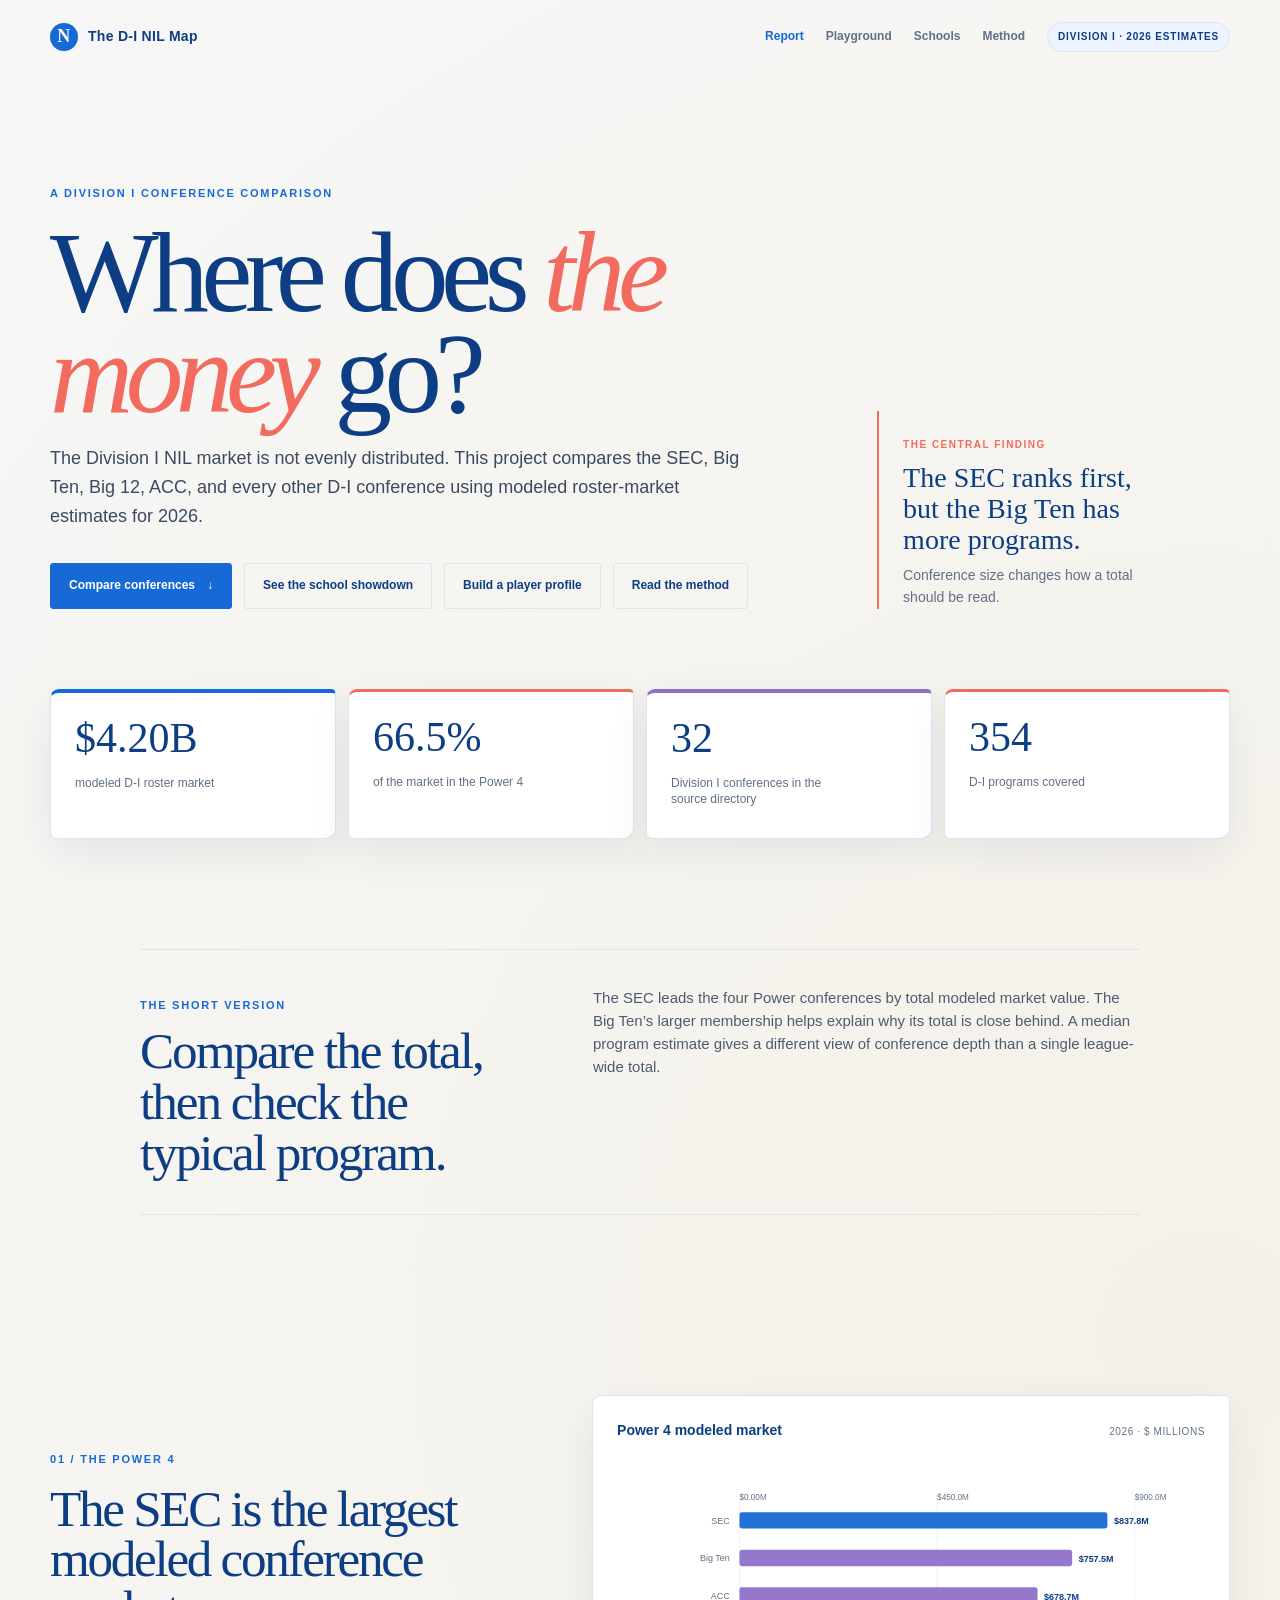
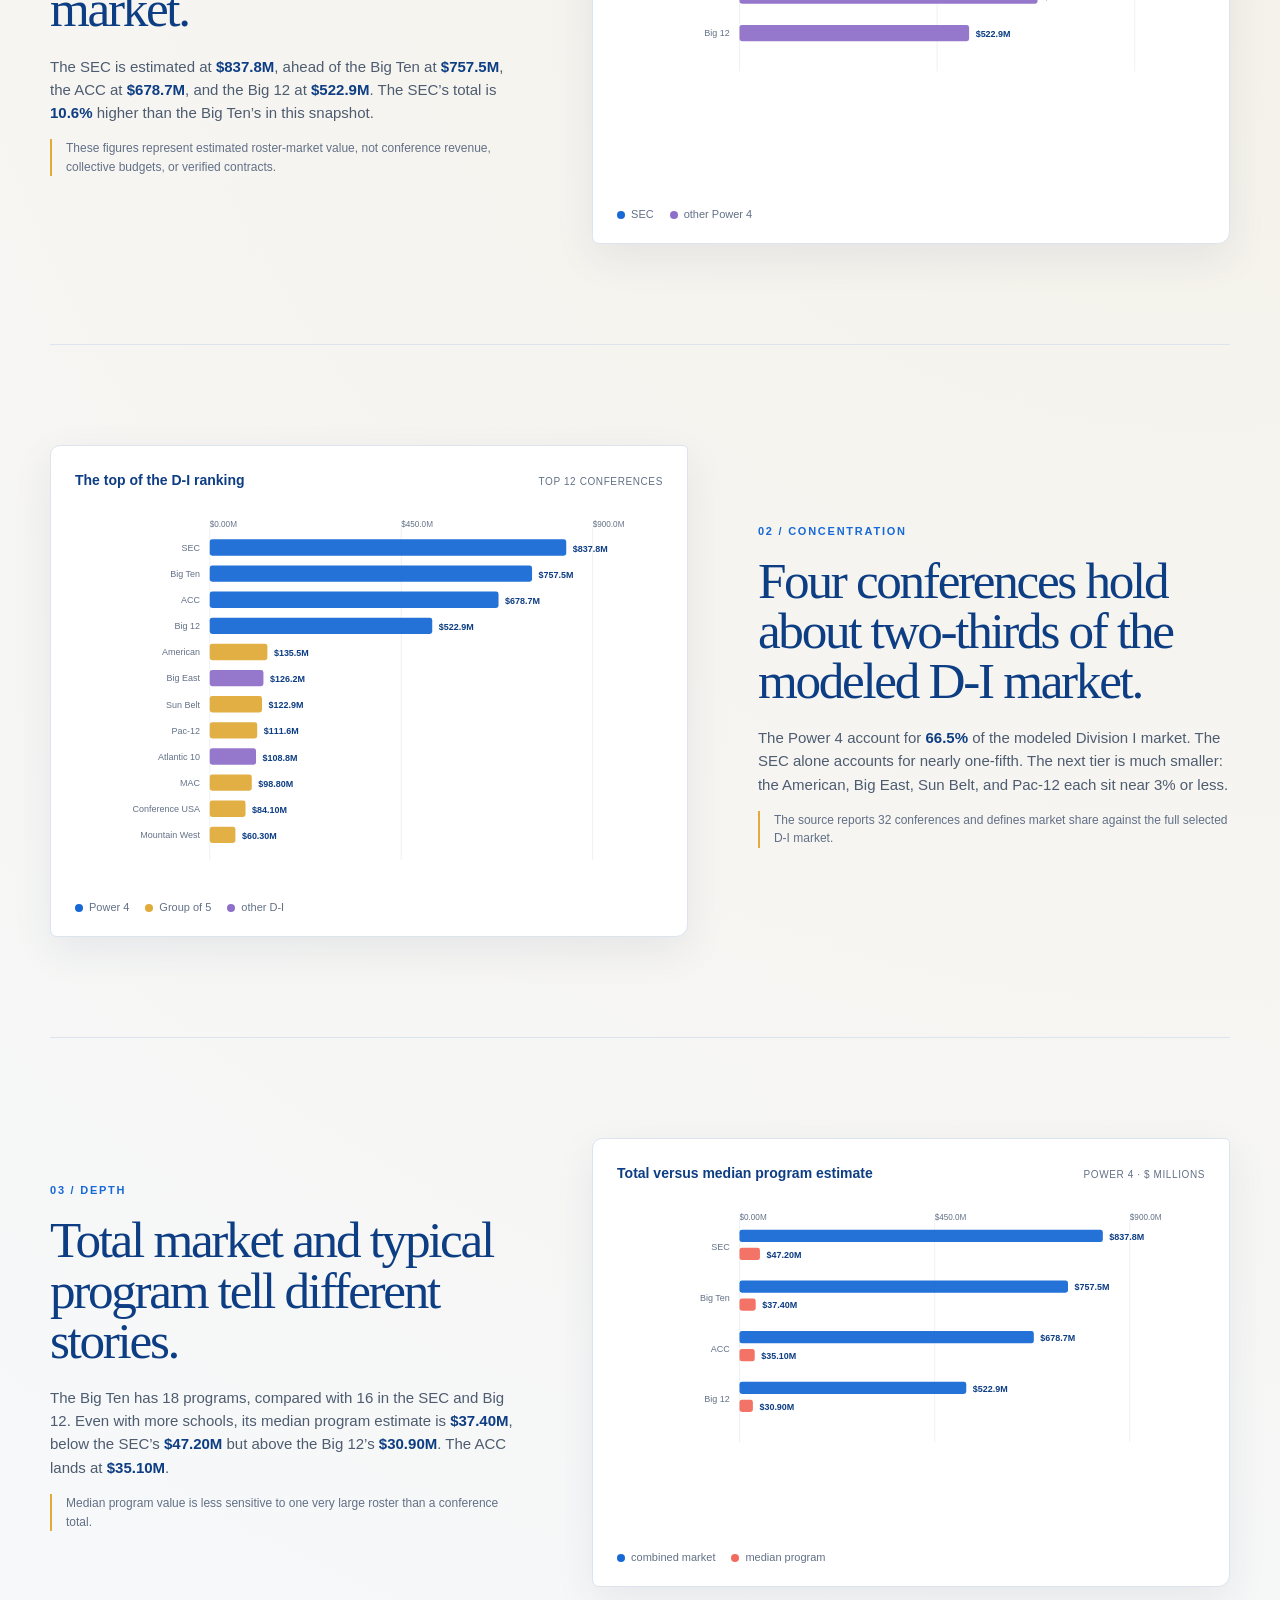
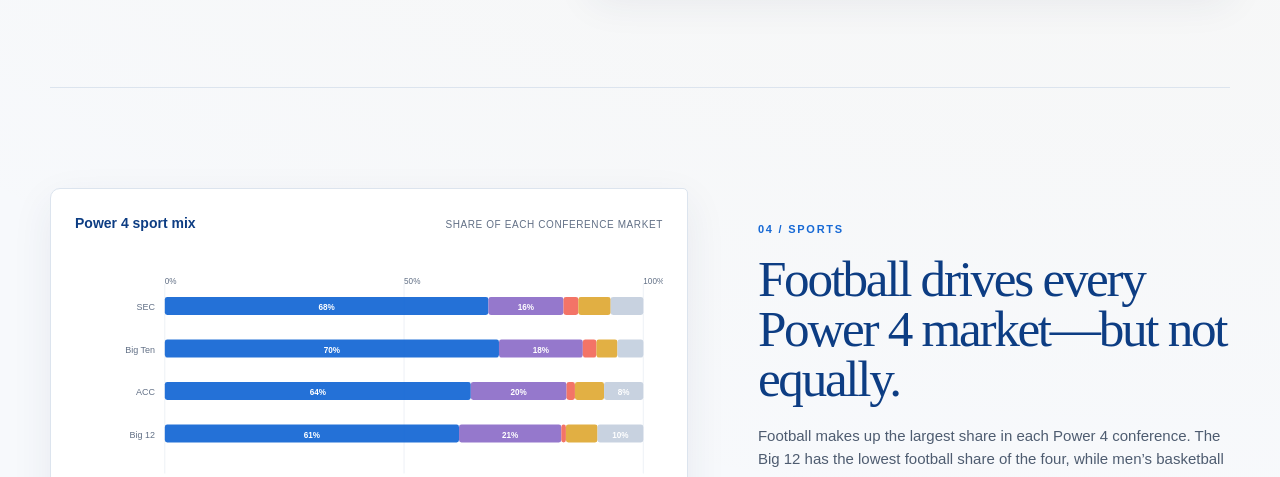
==== nil-conference-analysis/dashboard.html @ 3b58577d "Add NCAA Division I NIL conference analysis" ====
<!doctype html>
<html lang="en">
<head>
  <meta charset="utf-8">
  <meta name="viewport" content="width=device-width, initial-scale=1">
  <meta name="description" content="Interactive Division I NIL conference comparison using modeled roster-market estimates.">
  <meta http-equiv="refresh" content="0; url=index.html#interactive">
  <title>The D-I NIL Map — dashboard</title>
  <link rel="stylesheet" href="styles.css?v=5">
</head>
<body class="fun-dashboard">
  <nav class="site-nav">
    <a class="brand" href="index.html"><span class="brand-mark">N</span><span>The D-I NIL Map</span></a>
    <div class="nav-links"><a href="index.html">Report</a><a class="active" href="dashboard.html">Dashboard</a><a href="index.html#methodology">Method</a><span class="nav-pill">Division I · 2026 estimates</span></div>
  </nav>

  <main class="dashboard-main">
    <section class="dashboard-hero"><p class="eyebrow">Interactive Division I comparison</p><h1>Put the conferences side by side.</h1><p>Choose a measure, switch between the full conference ranking and tier groups, and inspect how the Power 4 market divides across sports. The controls use one consistent 2026 estimate snapshot.</p><div class="button-row"><a class="button" href="#playerBuilder">Build a player profile <span aria-hidden="true">↓</span></a></div></section>

    <section class="player-builder" id="playerBuilder" aria-labelledby="builderTitle">
      <div class="builder-intro"><p class="eyebrow">Build your player profile</p><h2 id="builderTitle">Pick a sport, position, and conference.</h2><p>Start with a modeled baseline, then see how the selected conference changes the estimate. Think of this as an interactive market-value scenario—not a paycheck calculator.</p><div class="builder-balls" aria-hidden="true"><span class="ball football-ball">🏈</span><span class="ball basketball-ball">🏀</span><span class="ball baseball-ball">⚾</span><span class="ball volleyball-ball">🏐</span></div></div>
      <div class="builder-controls">
        <div class="builder-control"><label for="builderSport">Sport</label><select id="builderSport"></select></div>
        <div class="builder-control"><label for="builderPosition">Starting position</label><select id="builderPosition"></select></div>
        <div class="builder-control"><label for="builderConference">Conference</label><select id="builderConference"></select></div>
        <div class="builder-note"><span class="starter-chip">STARTER MODE</span><p id="builderSourceNote">—</p></div>
      </div>
      <div class="builder-result" id="builderResult">
        <div class="result-ball" id="builderBall" aria-hidden="true">🏈</div>
        <div class="result-copy"><span class="result-kicker">Estimated starting-player market value</span><strong id="builderValue">—</strong><span id="builderSelection">—</span></div>
        <div class="result-math"><span>Baseline</span><strong id="builderBaseline">—</strong><span>Conference lift</span><strong id="builderMultiplier">—</strong><span>Model scope</span><strong id="builderScope">—</strong></div>
      </div>
      <p class="builder-disclaimer">The calculator is intentionally transparent: football uses published modeled position medians; other sports use illustrative baselines so the interaction can compare roles consistently. It does not predict a guaranteed NIL deal or salary.</p>
    </section>

    <section class="control-panel" aria-label="Dashboard controls">
      <div class="control"><label for="measureSelect">Measure</label><select id="measureSelect"><option value="market_millions">Combined roster market</option><option value="median_program_millions">Median program estimate</option><option value="market_share">Share of D-I market</option><option value="programs">Programs</option><option value="leader_millions">Largest program estimate</option></select></div>
      <div class="control"><label for="breakdownSelect">Break down by</label><select id="breakdownSelect"><option value="conference">Conference</option><option value="tier">D-I tier</option><option value="sport">Power 4 sport mix</option></select></div>
      <div class="control"><label for="scopeSelect">Focus set</label><select id="scopeSelect"><option value="p4">Power 4</option><option value="all">All 32 D-I conferences</option><option value="g5">Group of 5</option><option value="fcs">FCS</option><option value="no_football">No football</option></select></div>
      <button class="button secondary control-reset" id="resetButton" type="button">Reset view</button>
    </section>

    <section class="dashboard-kpis" aria-label="Current figures">
      <article class="kpi-card"><span class="kpi-label" id="kpiMetricLabel">Combined roster market</span><strong id="kpiMetricValue">—</strong></article>
      <article class="kpi-card"><span class="kpi-label">Market in selected set</span><strong id="kpiMarket">—</strong></article>
      <article class="kpi-card"><span class="kpi-label">Share of D-I market</span><strong id="kpiShare">—</strong></article>
      <article class="kpi-card"><span class="kpi-label">Selected view</span><strong id="kpiScope">Power 4</strong></article>
    </section>

    <section class="dashboard-grid">
      <article class="dashboard-card wide"><div class="chart-title"><strong id="mainChartTitle">Combined roster market by conference</strong><span>2026 D-I estimate</span></div><div class="chart-wrap dashboard-chart" id="mainChart"></div><p class="chart-note" id="chartNote"></p></article>
      <article class="dashboard-card"><div class="chart-title"><strong>How to read the model</strong><span>before comparing</span></div><div class="explain-card"><div><span class="explain-number">01</span><strong>Same universe</strong><p>Every conference row comes from the same Division I directory and valuation framework.</p></div><div><span class="explain-number">02</span><strong>Total is not typical</strong><p>A large conference can rank high partly because it has more programs. Check median program value too.</p></div><div><span class="explain-number">03</span><strong>Estimate is not contract</strong><p>These figures are modeled roster-market estimates, not verified compensation or conference payouts.</p></div></div></article>
      <article class="dashboard-card"><div class="chart-title"><strong>Useful comparison questions</strong><span>three lenses</span></div><div class="explain-card"><div><span class="explain-number">A</span><strong>Who has the biggest total?</strong><p>Use combined market to compare the size of each conference’s modeled market.</p></div><div><span class="explain-number">B</span><strong>Who has more depth?</strong><p>Use median program value to reduce the influence of one unusually large program.</p></div><div><span class="explain-number">C</span><strong>What drives it?</strong><p>Use sport mix to see how much of the Power 4 model sits in football, basketball, baseball, and other sports.</p></div></div></article>
      <article class="dashboard-card wide"><div class="chart-title"><strong>Position-group lens: FBS football only</strong><span>separate from the all-sports D-I view</span></div><div class="chart-wrap dashboard-chart" id="positionChart"></div><p class="chart-note">This secondary model covers FBS football players, not every Division I athlete. It estimates market value rather than reporting actual pay.</p><div class="table-wrap position-table-wrap"><table><thead id="positionHead"></thead><tbody id="positionTable"></tbody></table></div></article>
      <article class="dashboard-card wide school-explorer" id="schoolExplorer"><div class="chart-title"><strong>Power 4 school showdown</strong><span>click a school sticker</span></div><p class="school-intro">The source lists every Power 4 program. Filter a conference, sort the board, and tap a school to see how much of its conference’s modeled market it represents.</p><div class="school-toolbar"><div class="control"><label for="schoolConference">Conference</label><select id="schoolConference"><option value="all">All Power 4 schools</option><option value="SEC">SEC</option><option value="Big Ten">Big Ten</option><option value="ACC">ACC</option><option value="Big 12">Big 12</option></select></div><div class="control"><label for="schoolSort">Sort stickers by</label><select id="schoolSort"><option value="market">Biggest market</option><option value="share">Share of conference</option><option value="alphabetical">A–Z</option></select></div><button class="button fun-button" id="surpriseSchool" type="button">Pick a surprise ✨</button></div><div class="school-cloud" id="schoolCloud"></div><div class="school-detail" id="schoolDetail"></div></article>
      <article class="dashboard-card wide"><div class="chart-title"><strong>Rows behind the view</strong><span id="tableNote">—</span></div><div class="table-wrap"><table><thead id="dataHead"></thead><tbody id="dataTable"></tbody></table></div></article>
    </section>
  </main>
  <footer class="footer">Return to the <a href="index.html">narrative report</a> or read the <a href="index.html#methodology">methodology</a>.</footer>
  <script src="data/nil_data.js?v=6"></script>
  <script src="dashboard.js?v=6"></script>
</body>
</html>
---- nil-conference-analysis/styles.css ----
:root {
  --ink: #142235;
  --muted: #627086;
  --line: #dce4ee;
  --paper: #f7f9fc;
  --card: #ffffff;
  --blue: #1769d5;
  --blue-dark: #0d3d83;
  --coral: #f26b5e;
  --gold: #e0ab38;
  --violet: #8f70c9;
  --shadow: 0 14px 40px rgba(32, 55, 86, .08);
  --sans: Inter, ui-sans-serif, -apple-system, BlinkMacSystemFont, "Segoe UI", sans-serif;
  --serif: Georgia, "Times New Roman", serif;
}

* { box-sizing: border-box; }
html { scroll-behavior: smooth; }
body { margin: 0; color: var(--ink); background: var(--paper); font-family: var(--sans); line-height: 1.55; }
.fun-dashboard { background: radial-gradient(circle at 4% 12%, rgba(242, 107, 94, .10), transparent 23%), radial-gradient(circle at 93% 37%, rgba(38, 166, 184, .10), transparent 26%), var(--paper); }
.fun-report { background: radial-gradient(circle at 94% 10%, rgba(224, 171, 56, .10), transparent 20%), radial-gradient(circle at 3% 42%, rgba(143, 112, 201, .08), transparent 24%), var(--paper); }
a { color: inherit; }
.site-nav { max-width: 1240px; margin: 0 auto; padding: 22px 30px; display: flex; align-items: center; justify-content: space-between; gap: 24px; }
.brand { display: inline-flex; align-items: center; gap: 10px; color: var(--blue-dark); font-size: 14px; font-weight: 800; letter-spacing: .02em; text-decoration: none; }
.brand-mark { display: grid; place-items: center; width: 28px; height: 28px; border-radius: 50%; color: white; background: var(--blue); font-family: var(--serif); font-size: 18px; }
.nav-links { display: flex; align-items: center; gap: 22px; color: var(--muted); font-size: 12px; font-weight: 700; }
.nav-links a { text-decoration: none; }
.nav-links a:hover, .nav-links .active { color: var(--blue); }
.nav-pill { padding: 6px 10px; border: 1px solid var(--line); border-radius: 100px; color: var(--blue-dark); background: #edf4ff; font-size: 10px; letter-spacing: .08em; text-transform: uppercase; }
main { max-width: 1240px; margin: 0 auto; padding: 0 30px 90px; }
.hero { min-height: 590px; padding: 100px 0 80px; display: grid; grid-template-columns: minmax(0, 1.18fr) minmax(260px, .55fr); align-items: end; gap: 70px; }
.eyebrow, .story-index { color: var(--blue); font-size: 11px; font-weight: 800; letter-spacing: .16em; text-transform: uppercase; }
.hero h1, .dashboard-hero h1 { max-width: 720px; margin: 20px 0 20px; color: var(--blue-dark); font-family: var(--serif); font-size: clamp(66px, 9vw, 126px); font-weight: 400; letter-spacing: -.065em; line-height: .88; }
h1 em { color: var(--coral); font-style: italic; }
.dek { max-width: 700px; margin: 0; color: #3b4a60; font-size: 18px; line-height: 1.6; }
.button-row { display: flex; flex-wrap: wrap; gap: 12px; margin-top: 32px; }
.button { display: inline-flex; align-items: center; justify-content: center; gap: 12px; min-height: 46px; padding: 11px 18px; border: 1px solid var(--blue); border-radius: 3px; color: white; background: var(--blue); font-size: 12px; font-weight: 800; text-decoration: none; }
.button:hover { background: var(--blue-dark); border-color: var(--blue-dark); }
.button.secondary { color: var(--blue-dark); background: transparent; border-color: var(--line); }
.button.secondary:hover { border-color: var(--blue); background: #edf4ff; }
.hero-note { max-width: 290px; padding: 26px 0 0 24px; border-left: 2px solid var(--coral); display: grid; gap: 10px; color: var(--muted); font-size: 14px; }
.hero-note strong { color: var(--blue-dark); font-family: var(--serif); font-size: 28px; font-weight: 400; line-height: 1.1; }
.hero-note-kicker { color: var(--coral); font-size: 10px; font-weight: 800; letter-spacing: .15em; text-transform: uppercase; }
.stat-grid { display: grid; grid-template-columns: repeat(4, 1fr); gap: 12px; margin-bottom: 110px; }
.stat-card { min-height: 150px; padding: 24px; border: 1px solid var(--line); background: var(--card); box-shadow: var(--shadow); }
.fun-report .stat-card { border-radius: 9px 5px 11px 6px; }
.fun-report .stat-card:nth-child(1) { border-top: 4px solid var(--blue); }
.fun-report .stat-card:nth-child(3) { border-top: 4px solid var(--violet); }
.fun-report .chart-card { border-radius: 10px 5px 12px 7px; }
.stat-card.accent { border-top: 3px solid var(--coral); }
.stat-value { color: var(--blue-dark); font-family: var(--serif); font-size: 42px; line-height: 1; }
.stat-label { max-width: 170px; margin-top: 16px; color: var(--muted); font-size: 12px; line-height: 1.4; }
.intro { max-width: 1000px; margin: 0 auto 80px; padding: 36px 0; border-top: 1px solid var(--line); border-bottom: 1px solid var(--line); display: grid; grid-template-columns: .7fr 1fr; gap: 70px; }
.intro h2, .scope-band h2, .methodology h2 { margin: 10px 0 0; color: var(--blue-dark); font-family: var(--serif); font-size: clamp(34px, 4vw, 52px); font-weight: 400; letter-spacing: -.04em; line-height: 1; }
.intro p:last-child, .scope-band p, .methodology p { margin: 0; color: #4e5c70; font-size: 15px; }
.story-section { min-height: 620px; padding: 100px 0; display: grid; grid-template-columns: minmax(250px, .74fr) minmax(0, 1fr); align-items: center; gap: 70px; border-bottom: 1px solid var(--line); }
.story-section.reverse { grid-template-columns: minmax(0, 1fr) minmax(250px, .74fr); }
.story-section.reverse .story-text { order: 2; }
.story-text h2 { max-width: 510px; margin: 16px 0 20px; color: var(--blue-dark); font-family: var(--serif); font-size: clamp(34px, 4vw, 56px); font-weight: 400; letter-spacing: -.045em; line-height: .98; }
.story-text p { max-width: 520px; color: #4e5c70; font-size: 15px; }
.story-text strong { color: var(--blue-dark); font-weight: 800; }
.aside-note { padding-left: 14px; border-left: 2px solid var(--gold); color: var(--muted) !important; font-size: 12px !important; }
.chart-card { min-width: 0; margin: 0; padding: 24px 24px 20px; border: 1px solid var(--line); background: var(--card); box-shadow: var(--shadow); }
.chart-title { display: flex; align-items: baseline; justify-content: space-between; gap: 16px; color: var(--blue-dark); font-size: 12px; }
.chart-title strong { font-size: 14px; }
.chart-title span { color: var(--muted); font-size: 10px; letter-spacing: .06em; text-transform: uppercase; text-align: right; }
.chart-subtitle { margin-top: 24px; }
.chart-wrap { width: 100%; min-height: 250px; margin-top: 22px; overflow: hidden; }
.chart-wrap.tall { min-height: 330px; }
.chart-wrap svg { width: 100%; height: auto; min-height: 250px; overflow: visible; }
.grid-line { stroke: #e9eef4; stroke-width: 1; }
.axis-label { fill: var(--muted); font-family: var(--sans); font-size: 11px; }
.axis-number { font-size: 10px; }
.axis-left { text-anchor: end; }
.bar { opacity: .94; }
.bar-label { fill: var(--blue-dark); font-family: var(--sans); font-size: 11px; font-weight: 800; }
.stack-label { fill: white; font-family: var(--sans); font-size: 10px; font-weight: 800; text-anchor: middle; }
.legend { display: flex; flex-wrap: wrap; gap: 16px; margin-top: 12px; color: var(--muted); font-size: 11px; }
.legend span { display: inline-flex; align-items: center; gap: 6px; }
.legend-dot { display: inline-block; width: 8px; height: 8px; border-radius: 50%; }
.chart-empty { display: grid; place-items: center; min-height: 180px; color: var(--muted); font-size: 13px; }
.scope-band { max-width: 1000px; margin: 90px auto; padding: 38px 42px; border: 1px solid #c9dcfb; background: #edf4ff; display: grid; grid-template-columns: .8fr 1fr; gap: 34px; align-items: center; }
.scope-band h2 { font-size: 42px; }
.scope-band .text-link { grid-column: 2; color: var(--blue); font-size: 12px; font-weight: 800; text-decoration: none; }
.methodology { padding: 90px 0 0; }
.methodology-grid { display: grid; grid-template-columns: 1fr 1fr; gap: 70px; margin-top: 35px; padding-top: 28px; border-top: 1px solid var(--line); }
.methodology-grid p { font-size: 13px; }
.methodology-grid ul { margin: 0; padding-left: 20px; color: #4e5c70; font-size: 13px; }
.methodology-grid li { margin-bottom: 13px; }
.source-link, .footer a { color: var(--blue); font-weight: 800; }
.footer { max-width: 1240px; margin: 0 auto; padding: 24px 30px 50px; border-top: 1px solid var(--line); color: var(--muted); font-size: 12px; }

/* Dashboard */
.dashboard-main { padding-top: 55px; }
.dashboard-hero { max-width: 770px; margin-bottom: 48px; }
.dashboard-hero h1 { margin-bottom: 18px; font-size: clamp(58px, 8vw, 100px); }
.dashboard-hero p:last-child { max-width: 660px; margin: 0; color: #4e5c70; font-size: 17px; }
.player-builder { position: relative; overflow: hidden; margin-bottom: 42px; padding: 30px; border: 1px solid #b9d2f5; background: linear-gradient(135deg, #eef5ff 0%, #ffffff 55%, #fff4ee 100%); box-shadow: var(--shadow); }
.player-builder::after { content: ""; position: absolute; width: 220px; height: 220px; right: -82px; top: -94px; border: 28px solid rgba(23, 105, 213, .08); border-radius: 50%; }
.builder-intro { position: relative; z-index: 1; max-width: 760px; }
.builder-intro h2 { margin: 10px 0 12px; color: var(--blue-dark); font-family: var(--serif); font-size: clamp(34px, 5vw, 60px); font-weight: 400; letter-spacing: -.05em; line-height: .98; }
.builder-intro p:not(.eyebrow) { max-width: 650px; margin: 0; color: #4e5c70; font-size: 14px; }
.builder-balls { display: flex; gap: 8px; margin-top: 18px; }
.ball { display: grid; place-items: center; width: 38px; height: 38px; border-radius: 50%; font-size: 21px; background: white; box-shadow: 0 5px 14px rgba(20, 34, 53, .12); }
.builder-controls { position: relative; z-index: 1; display: grid; grid-template-columns: 1fr 1fr 1.2fr 1.1fr; gap: 12px; align-items: end; margin-top: 26px; }
.builder-control { display: grid; gap: 7px; }
.builder-control label { color: var(--muted); font-size: 10px; font-weight: 800; letter-spacing: .12em; text-transform: uppercase; }
.builder-control select { min-height: 44px; padding: 0 12px; border: 1px solid #c8d8ef; border-radius: 3px; color: var(--ink); background: rgba(255,255,255,.92); font: inherit; font-size: 13px; }
.builder-note { min-height: 44px; padding: 4px 0 0 14px; border-left: 2px solid var(--coral); }
.starter-chip { color: var(--coral); font-size: 10px; font-weight: 900; letter-spacing: .13em; }
.builder-note p { margin: 4px 0 0; color: var(--muted); font-size: 11px; line-height: 1.25; }
.builder-result { position: relative; z-index: 1; display: grid; grid-template-columns: 76px 1fr auto; gap: 20px; align-items: center; margin-top: 24px; padding: 20px 22px; border-radius: 4px; color: white; background: linear-gradient(110deg, #0d3d83, #1769d5); box-shadow: 0 10px 25px rgba(13, 61, 131, .2); }
.result-ball { display: grid; place-items: center; width: 60px; height: 60px; border-radius: 50%; font-size: 35px; background: rgba(255,255,255,.16); animation: ball-float 3.8s ease-in-out infinite; }
@keyframes ball-float { 0%, 100% { transform: translateY(0) rotate(-4deg); } 50% { transform: translateY(-5px) rotate(4deg); } }
.result-copy { display: grid; gap: 4px; }
.result-kicker { color: #b9d2f5; font-size: 10px; font-weight: 900; letter-spacing: .13em; text-transform: uppercase; }
.result-copy strong { font-family: var(--serif); font-size: clamp(36px, 5vw, 58px); font-weight: 400; line-height: .95; }
.result-copy span:last-child { color: #dbe9ff; font-size: 13px; }
.result-math { display: grid; grid-template-columns: auto auto; gap: 4px 14px; min-width: 210px; padding-left: 20px; border-left: 1px solid rgba(255,255,255,.25); }
.result-math span { color: #b9d2f5; font-size: 10px; text-transform: uppercase; letter-spacing: .08em; }
.result-math strong { font-size: 12px; text-align: right; }
.builder-disclaimer { position: relative; z-index: 1; margin: 14px 0 0; color: var(--muted); font-size: 11px; }
.school-explorer { background: linear-gradient(145deg, #fff 0%, #fff9f2 100%); }
.school-intro { max-width: 700px; margin: 10px 0 22px; color: var(--muted); font-size: 13px; }
.school-toolbar { display: grid; grid-template-columns: 1fr 1fr auto; gap: 12px; align-items: end; margin-bottom: 24px; }
.fun-button { min-height: 43px; color: #fff; border-color: #ef8354; background: #ef8354; cursor: pointer; }
.fun-button:hover { border-color: #c85732; background: #c85732; }
.school-cloud { display: grid; grid-template-columns: repeat(4, minmax(0, 1fr)); gap: 10px; padding: 18px; border-radius: 8px; background: radial-gradient(circle at 20% 10%, #fff 0, #fff9ef 32%, #f0f6ff 100%); }
.school-sticker { position: relative; display: grid; grid-template-columns: 34px 1fr; grid-template-rows: auto auto auto; column-gap: 8px; min-height: 100px; padding: 12px; border: 2px solid var(--school-color); border-radius: 13px 8px 15px 7px; color: var(--ink); background: #fff; box-shadow: 3px 4px 0 color-mix(in srgb, var(--school-color) 22%, white); text-align: left; cursor: pointer; transition: transform .16s ease, box-shadow .16s ease, background .16s ease; }
.school-sticker:hover, .school-sticker.selected { transform: translateY(-4px) rotate(-1deg); background: color-mix(in srgb, var(--school-color) 8%, white); box-shadow: 5px 7px 0 color-mix(in srgb, var(--school-color) 32%, white); }
.school-sticker:nth-child(3n) { border-radius: 8px 15px 7px 13px; transform: rotate(.6deg); }
.school-sticker:nth-child(3n):hover, .school-sticker:nth-child(3n).selected { transform: translateY(-4px) rotate(0deg); }
.school-rank { position: absolute; top: 7px; right: 9px; color: var(--school-color); font-size: 10px; font-weight: 900; }
.school-icon { grid-row: span 3; display: grid; place-items: center; width: 30px; height: 30px; border-radius: 50%; font-size: 18px; background: color-mix(in srgb, var(--school-color) 15%, white); }
.school-sticker strong { padding-right: 18px; font-size: 12px; line-height: 1.12; }
.school-value { color: var(--school-color); font-family: var(--serif); font-size: 20px; line-height: 1; }
.school-share { color: var(--muted); font-size: 10px; }
.school-meter { grid-column: 2; height: 5px; margin-top: 5px; overflow: hidden; border-radius: 10px; background: #e9eef4; }
.school-meter i { display: block; height: 100%; border-radius: inherit; background: var(--school-color); }
.school-detail { display: grid; grid-template-columns: 64px 1fr auto; gap: 16px; align-items: center; margin-top: 18px; padding: 17px 20px; border: 2px dashed #f1b27d; border-radius: 10px; background: #fff; }
.school-detail-icon { display: grid; place-items: center; width: 54px; height: 54px; border-radius: 17px; font-size: 28px; background: #fff1e8; }
.school-detail-copy { display: grid; gap: 3px; }
.school-detail-copy strong { color: var(--blue-dark); font-family: var(--serif); font-size: 27px; font-weight: 400; line-height: 1; }
.school-detail-copy span { color: var(--muted); font-size: 12px; }
.school-detail-value { color: var(--coral); font-family: var(--serif); font-size: 32px; text-align: right; }
.control-panel { padding: 20px; border: 1px solid var(--line); background: var(--card); box-shadow: var(--shadow); display: grid; grid-template-columns: 1.25fr 1.25fr 1fr auto; gap: 14px; align-items: end; }
.control { display: grid; gap: 7px; }
.control label { color: var(--muted); font-size: 10px; font-weight: 800; letter-spacing: .12em; text-transform: uppercase; }
.control select { min-height: 43px; padding: 0 12px; border: 1px solid var(--line); border-radius: 3px; color: var(--ink); background: #fbfcfe; font: inherit; font-size: 13px; }
.control-reset { min-height: 43px; cursor: pointer; }
.dashboard-kpis { display: grid; grid-template-columns: repeat(4, 1fr); gap: 12px; margin: 28px 0; }
.kpi-card { min-height: 118px; padding: 19px 20px; border: 1px solid var(--line); background: var(--card); }
.kpi-label { display: block; color: var(--muted); font-size: 11px; }
.kpi-card strong { display: block; margin-top: 15px; color: var(--blue-dark); font-family: var(--serif); font-size: 31px; font-weight: 400; line-height: 1; }
.dashboard-grid { display: grid; grid-template-columns: 1.2fr .8fr; gap: 16px; }
.dashboard-card { min-width: 0; padding: 23px; border: 1px solid var(--line); background: var(--card); box-shadow: var(--shadow); }
.dashboard-card.wide { grid-column: 1 / -1; }
.dashboard-chart { min-height: 300px; }
.chart-note { margin: 14px 0 0; color: var(--muted); font-size: 12px; }
.explain-card { display: grid; gap: 19px; margin-top: 27px; }
.explain-card > div { display: grid; grid-template-columns: 30px 1fr; column-gap: 10px; }
.explain-number { grid-row: span 2; color: var(--coral); font-family: var(--serif); font-size: 22px; }
.explain-card strong { color: var(--blue-dark); font-size: 13px; }
.explain-card p { margin: 2px 0 0; color: var(--muted); font-size: 12px; line-height: 1.45; }
.table-wrap { overflow-x: auto; }
.position-table-wrap { margin-top: 22px; }
table { width: 100%; border-collapse: collapse; font-size: 12px; }
th, td { padding: 12px 10px; border-bottom: 1px solid var(--line); text-align: right; white-space: nowrap; }
th:first-child, td:first-child { text-align: left; }
th { color: var(--muted); font-size: 10px; letter-spacing: .1em; text-transform: uppercase; }
td { color: #4e5c70; }
td.table-key { color: var(--blue-dark); font-weight: 800; }

@media (max-width: 850px) {
  .site-nav { padding: 18px 20px; align-items: flex-start; }
  .nav-links { flex-wrap: wrap; justify-content: flex-end; gap: 10px 14px; }
  .nav-pill { display: none; }
  main { padding: 0 20px 70px; }
  .hero { min-height: 0; padding: 70px 0 70px; grid-template-columns: 1fr; gap: 45px; }
  .hero h1 { font-size: clamp(62px, 18vw, 100px); }
  .stat-grid { grid-template-columns: repeat(2, 1fr); margin-bottom: 70px; }
  .intro, .story-section, .story-section.reverse, .methodology-grid, .scope-band { grid-template-columns: 1fr; gap: 28px; }
  .story-section.reverse .story-text { order: 0; }
  .story-section { padding: 70px 0; }
  .scope-band .text-link { grid-column: auto; }
  .control-panel { grid-template-columns: 1fr 1fr; }
  .school-toolbar { grid-template-columns: 1fr 1fr; }
  .school-toolbar .fun-button { grid-column: 1 / -1; }
  .builder-controls { grid-template-columns: 1fr 1fr; }
  .builder-note { grid-column: 1 / -1; }
  .control-reset { width: 100%; }
  .dashboard-kpis { grid-template-columns: repeat(2, 1fr); }
  .dashboard-grid { grid-template-columns: 1fr; }
  .dashboard-card.wide { grid-column: auto; }
}

@media (max-width: 520px) {
  .site-nav { display: block; }
  .nav-links { justify-content: flex-start; margin-top: 15px; }
  .stat-grid, .dashboard-kpis, .control-panel, .builder-controls { grid-template-columns: 1fr; }
  .builder-note { grid-column: auto; }
  .player-builder { padding: 20px; }
  .school-cloud { grid-template-columns: repeat(2, minmax(0, 1fr)); padding: 10px; }
  .school-detail { grid-template-columns: 52px 1fr; }
  .school-detail-value { grid-column: 2; text-align: left; }
  .builder-result { grid-template-columns: 56px 1fr; gap: 13px; }
  .result-ball { width: 50px; height: 50px; font-size: 28px; }
  .result-math { grid-column: 1 / -1; min-width: 0; padding: 14px 0 0; border-top: 1px solid rgba(255,255,255,.25); border-left: 0; }
  .stat-value { font-size: 36px; }
  .chart-card, .dashboard-card { padding: 16px; }
  .chart-title { display: grid; gap: 5px; }
  .chart-title span { text-align: left; }
}
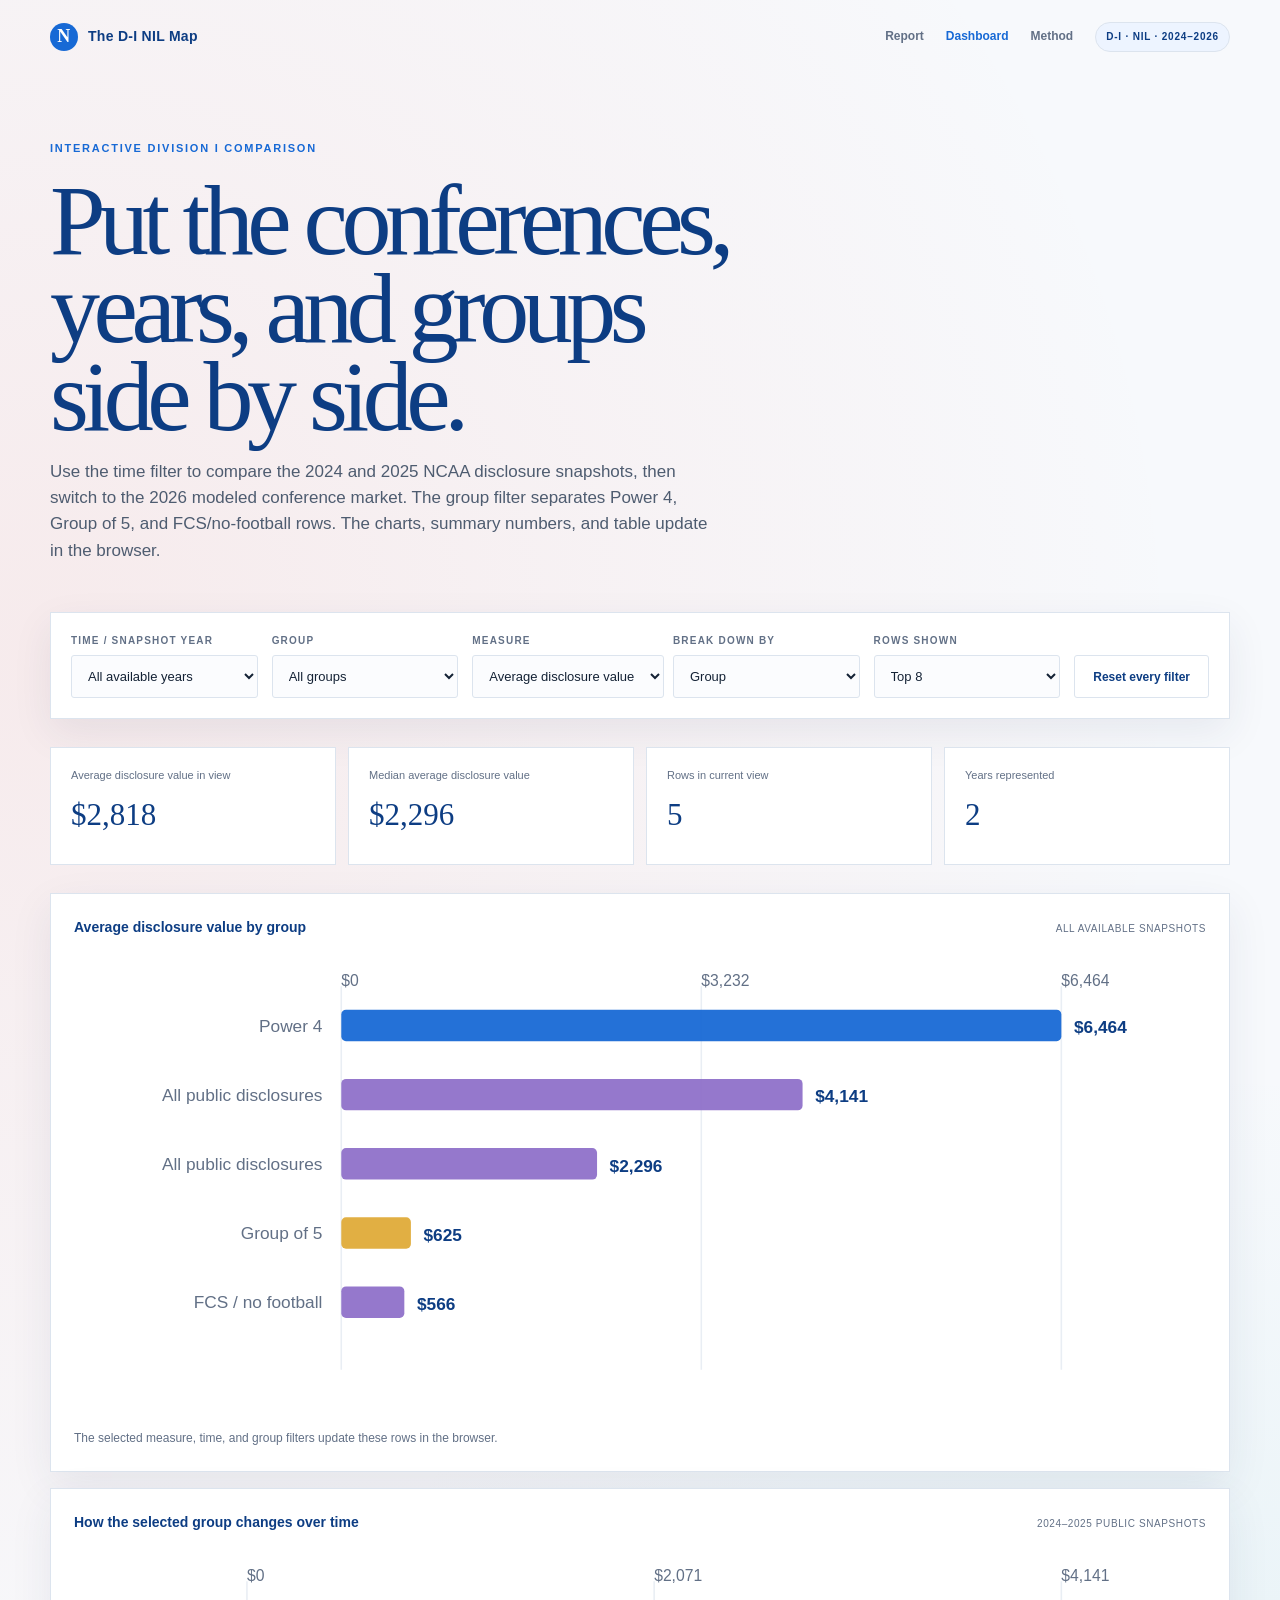
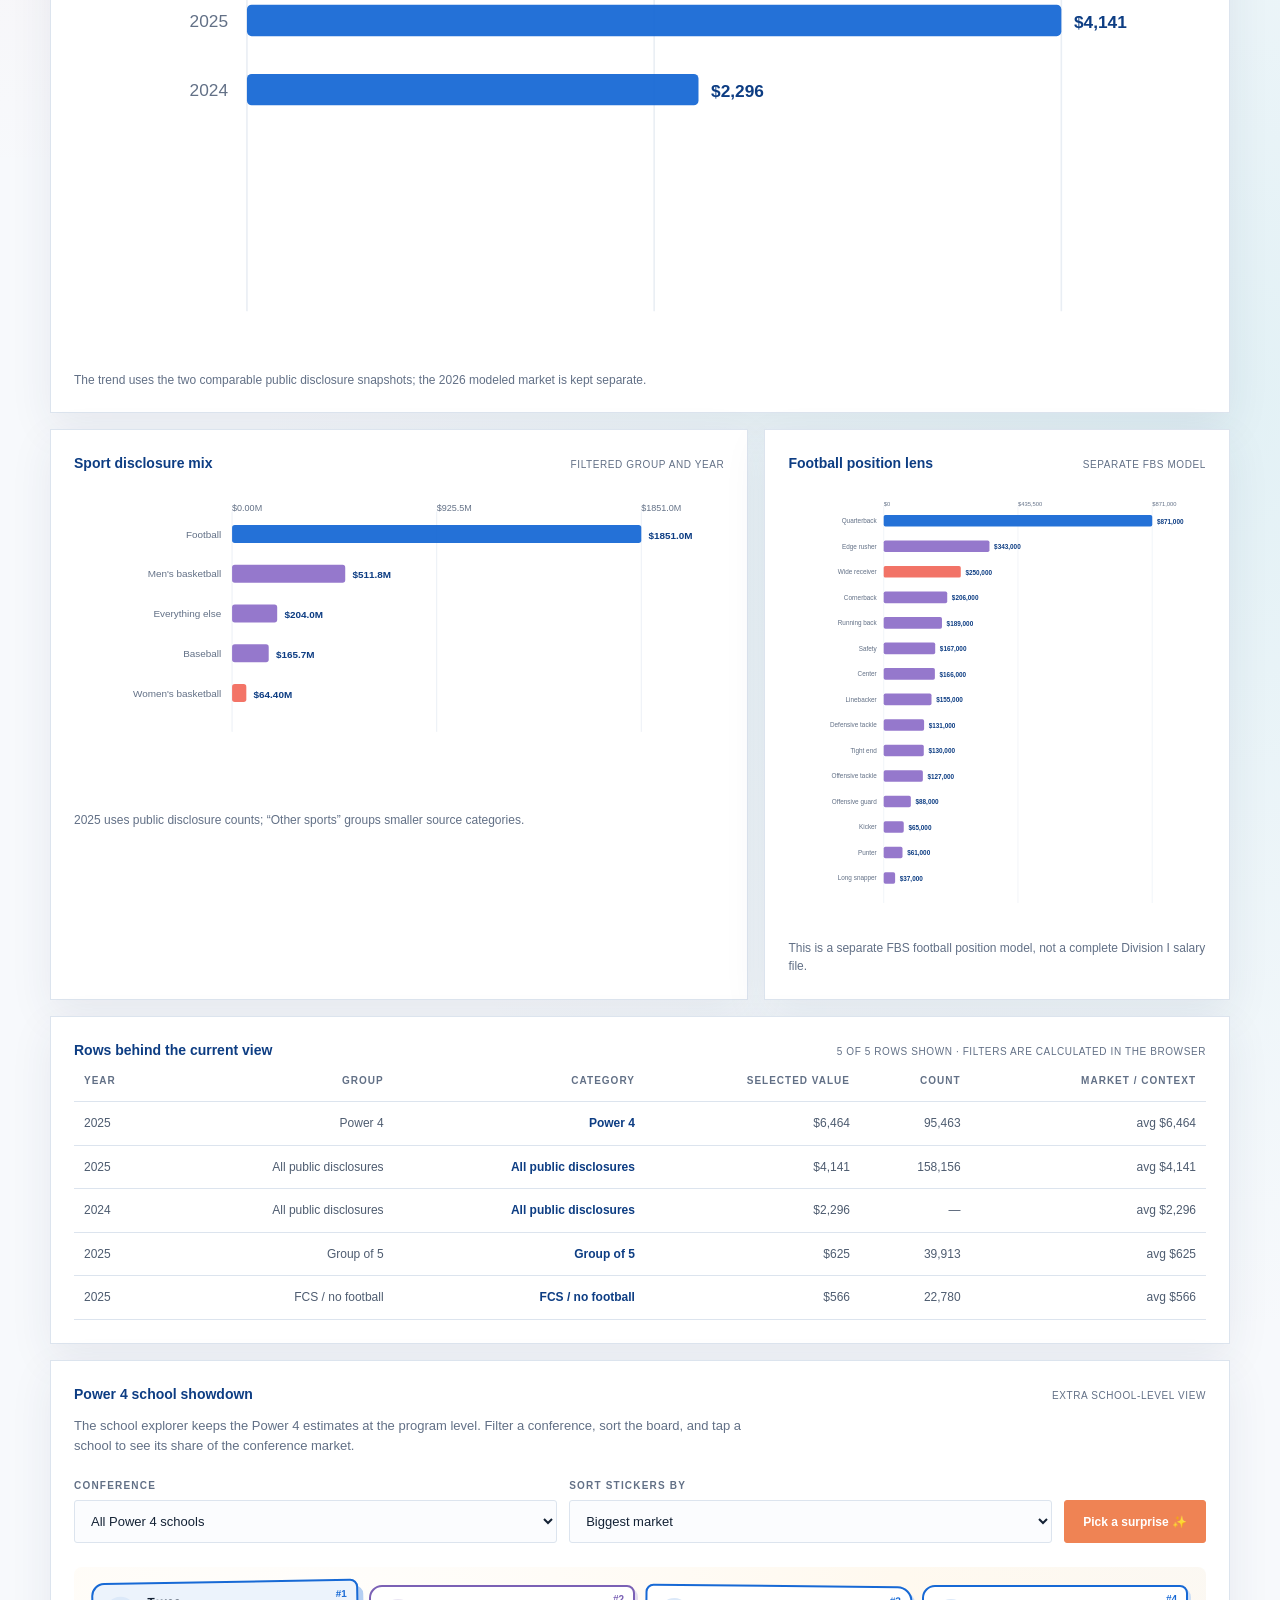
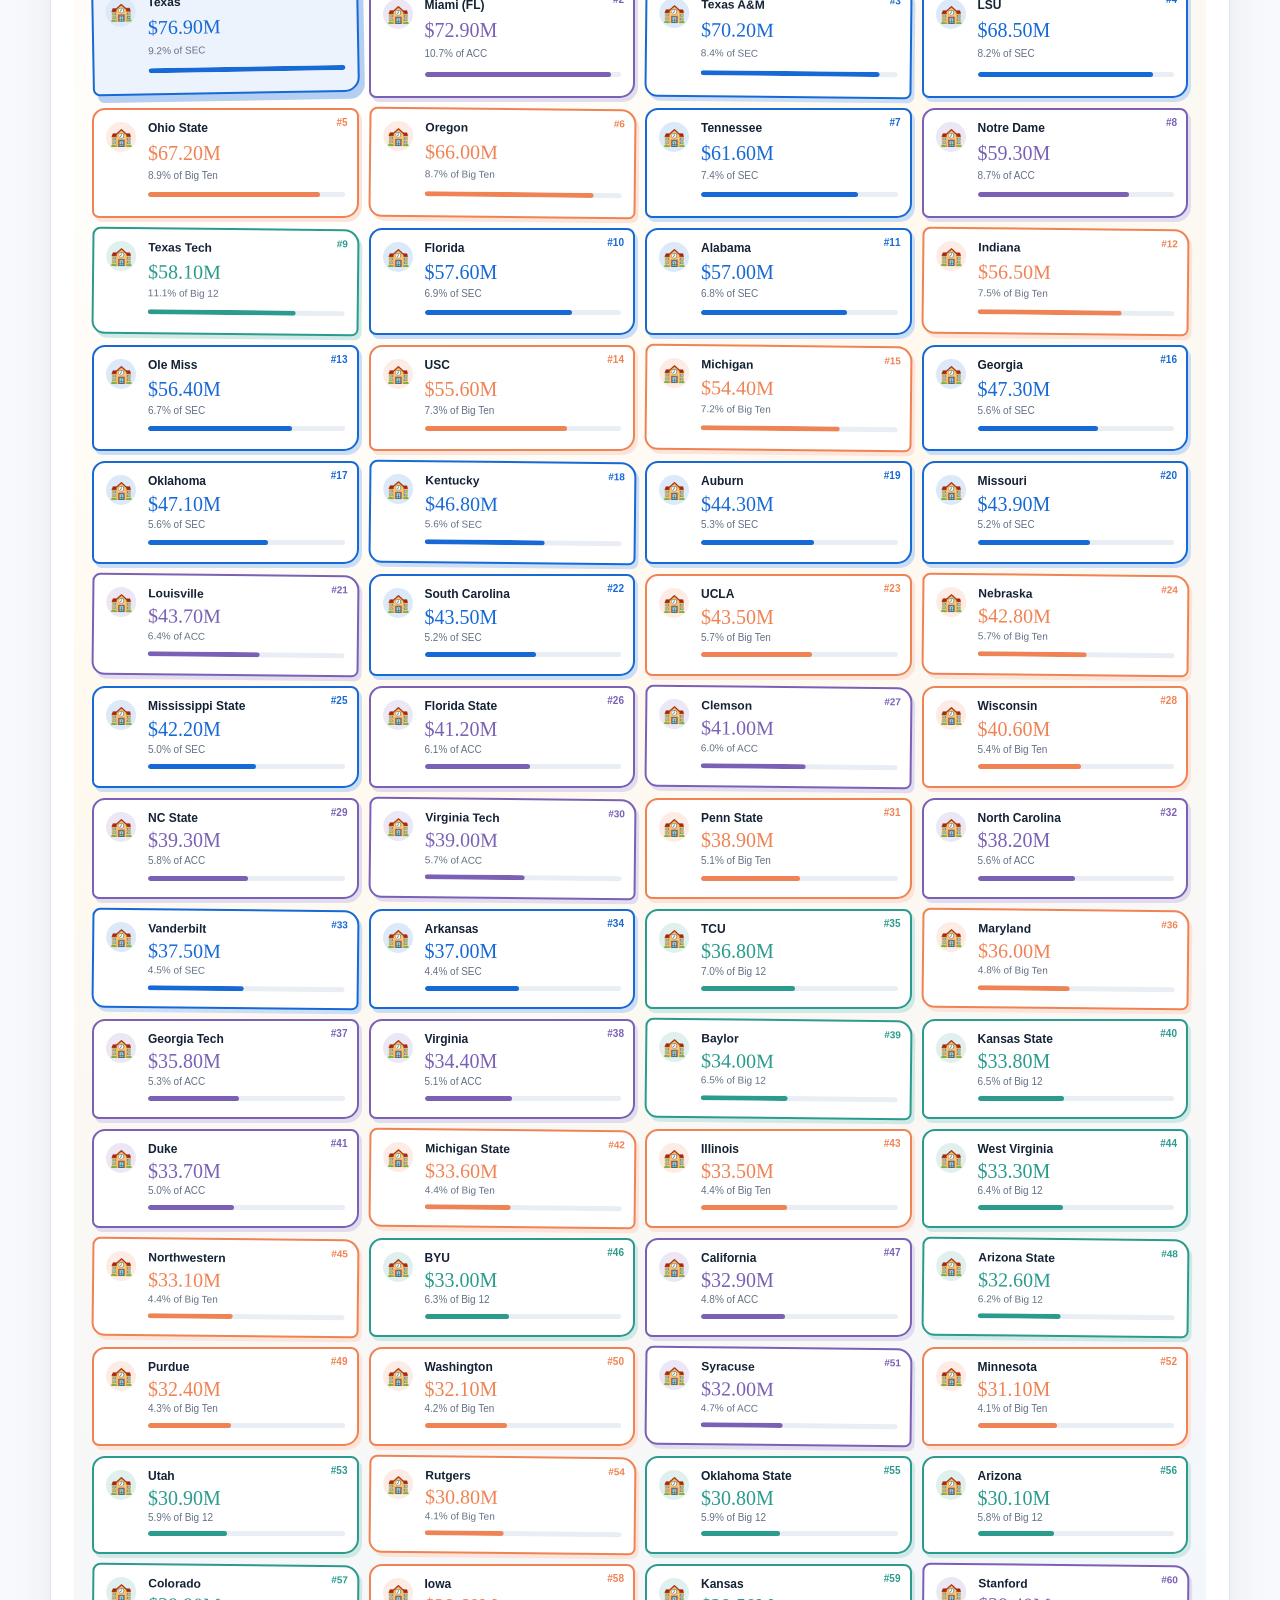
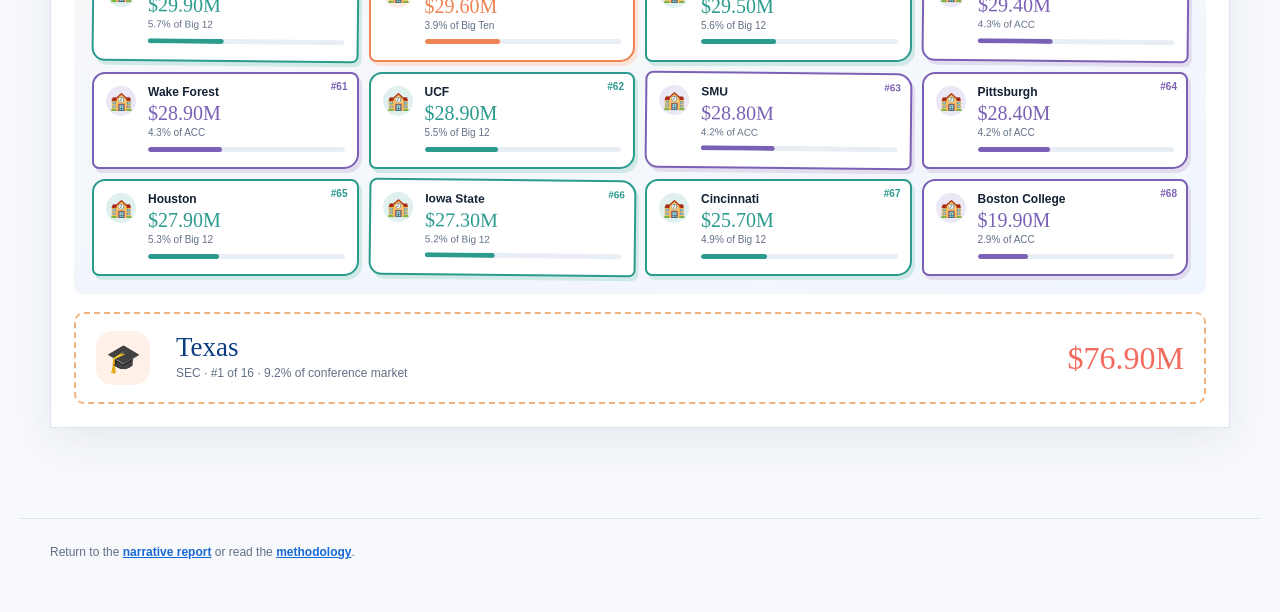
==== commit 274b6c1a: "Make NIL report and dashboard rubric compliant" ====
--- a/nil-conference-analysis/dashboard.html
+++ b/nil-conference-analysis/dashboard.html
@@ -3,61 +3,51 @@
 <head>
   <meta charset="utf-8">
   <meta name="viewport" content="width=device-width, initial-scale=1">
-  <meta name="description" content="Interactive Division I NIL conference comparison using modeled roster-market estimates.">
-  <meta http-equiv="refresh" content="0; url=index.html#interactive">
+  <meta name="description" content="Interactive Division I NIL conference and public disclosure dashboard.">
   <title>The D-I NIL Map — dashboard</title>
-  <link rel="stylesheet" href="styles.css?v=5">
+  <link rel="stylesheet" href="styles.css?v=7">
 </head>
 <body class="fun-dashboard">
   <nav class="site-nav">
     <a class="brand" href="index.html"><span class="brand-mark">N</span><span>The D-I NIL Map</span></a>
-    <div class="nav-links"><a href="index.html">Report</a><a class="active" href="dashboard.html">Dashboard</a><a href="index.html#methodology">Method</a><span class="nav-pill">Division I · 2026 estimates</span></div>
+    <div class="nav-links"><a href="index.html">Report</a><a class="active" href="dashboard.html">Dashboard</a><a href="index.html#methodology">Method</a><span class="nav-pill">D-I · NIL · 2024–2026</span></div>
   </nav>
 
   <main class="dashboard-main">
-    <section class="dashboard-hero"><p class="eyebrow">Interactive Division I comparison</p><h1>Put the conferences side by side.</h1><p>Choose a measure, switch between the full conference ranking and tier groups, and inspect how the Power 4 market divides across sports. The controls use one consistent 2026 estimate snapshot.</p><div class="button-row"><a class="button" href="#playerBuilder">Build a player profile <span aria-hidden="true">↓</span></a></div></section>
-
-    <section class="player-builder" id="playerBuilder" aria-labelledby="builderTitle">
-      <div class="builder-intro"><p class="eyebrow">Build your player profile</p><h2 id="builderTitle">Pick a sport, position, and conference.</h2><p>Start with a modeled baseline, then see how the selected conference changes the estimate. Think of this as an interactive market-value scenario—not a paycheck calculator.</p><div class="builder-balls" aria-hidden="true"><span class="ball football-ball">🏈</span><span class="ball basketball-ball">🏀</span><span class="ball baseball-ball">⚾</span><span class="ball volleyball-ball">🏐</span></div></div>
-      <div class="builder-controls">
-        <div class="builder-control"><label for="builderSport">Sport</label><select id="builderSport"></select></div>
-        <div class="builder-control"><label for="builderPosition">Starting position</label><select id="builderPosition"></select></div>
-        <div class="builder-control"><label for="builderConference">Conference</label><select id="builderConference"></select></div>
-        <div class="builder-note"><span class="starter-chip">STARTER MODE</span><p id="builderSourceNote">—</p></div>
-      </div>
-      <div class="builder-result" id="builderResult">
-        <div class="result-ball" id="builderBall" aria-hidden="true">🏈</div>
-        <div class="result-copy"><span class="result-kicker">Estimated starting-player market value</span><strong id="builderValue">—</strong><span id="builderSelection">—</span></div>
-        <div class="result-math"><span>Baseline</span><strong id="builderBaseline">—</strong><span>Conference lift</span><strong id="builderMultiplier">—</strong><span>Model scope</span><strong id="builderScope">—</strong></div>
-      </div>
-      <p class="builder-disclaimer">The calculator is intentionally transparent: football uses published modeled position medians; other sports use illustrative baselines so the interaction can compare roles consistently. It does not predict a guaranteed NIL deal or salary.</p>
+    <section class="dashboard-hero">
+      <p class="eyebrow">Interactive Division I comparison</p>
+      <h1>Put the conferences, years, and groups side by side.</h1>
+      <p>Use the time filter to compare the 2024 and 2025 NCAA disclosure snapshots, then switch to the 2026 modeled conference market. The group filter separates Power 4, Group of 5, and FCS/no-football rows. The charts, summary numbers, and table update in the browser.</p>
     </section>
 
     <section class="control-panel" aria-label="Dashboard controls">
-      <div class="control"><label for="measureSelect">Measure</label><select id="measureSelect"><option value="market_millions">Combined roster market</option><option value="median_program_millions">Median program estimate</option><option value="market_share">Share of D-I market</option><option value="programs">Programs</option><option value="leader_millions">Largest program estimate</option></select></div>
-      <div class="control"><label for="breakdownSelect">Break down by</label><select id="breakdownSelect"><option value="conference">Conference</option><option value="tier">D-I tier</option><option value="sport">Power 4 sport mix</option></select></div>
-      <div class="control"><label for="scopeSelect">Focus set</label><select id="scopeSelect"><option value="p4">Power 4</option><option value="all">All 32 D-I conferences</option><option value="g5">Group of 5</option><option value="fcs">FCS</option><option value="no_football">No football</option></select></div>
-      <button class="button secondary control-reset" id="resetButton" type="button">Reset view</button>
+      <div class="control"><label for="yearSelect">Time / snapshot year</label><select id="yearSelect"><option value="all">All available years</option><option value="2024">2024 public snapshot</option><option value="2025">2025 public snapshot</option><option value="2026">2026 modeled market</option></select></div>
+      <div class="control"><label for="groupSelect">Group</label><select id="groupSelect"><option value="all">All groups</option><option value="Power 4">Power 4</option><option value="Group of 5">Group of 5</option><option value="FCS / no football">FCS / no football</option></select></div>
+      <div class="control"><label for="measureSelect">Measure</label><select id="measureSelect"><option value="disclosure_count">Disclosure count</option><option value="average_disclosure_value" selected>Average disclosure value</option><option value="median_disclosure_value">Median disclosure value</option><option value="average_total_athlete_earnings">Average athlete earnings</option><option value="median_total_athlete_earnings">Median athlete earnings</option><option value="market_millions">Modeled market</option><option value="programs">Programs</option></select></div>
+      <div class="control"><label for="breakdownSelect">Break down by</label><select id="breakdownSelect"><option value="group">Group</option><option value="conference">Conference</option><option value="sport">Sport</option><option value="position">Football position</option></select></div>
+      <div class="control"><label for="rankSelect">Rows shown</label><select id="rankSelect"><option value="8">Top 8</option><option value="12">Top 12</option><option value="all">All available</option></select></div>
+      <button class="button secondary control-reset" id="resetButton" type="button">Reset every filter</button>
     </section>
 
     <section class="dashboard-kpis" aria-label="Current figures">
-      <article class="kpi-card"><span class="kpi-label" id="kpiMetricLabel">Combined roster market</span><strong id="kpiMetricValue">—</strong></article>
-      <article class="kpi-card"><span class="kpi-label">Market in selected set</span><strong id="kpiMarket">—</strong></article>
-      <article class="kpi-card"><span class="kpi-label">Share of D-I market</span><strong id="kpiShare">—</strong></article>
-      <article class="kpi-card"><span class="kpi-label">Selected view</span><strong id="kpiScope">Power 4</strong></article>
+      <article class="kpi-card"><span class="kpi-label" id="kpiMetricLabel">Selected measure</span><strong id="kpiMetricValue">—</strong></article>
+      <article class="kpi-card"><span class="kpi-label" id="kpiSecondLabel">Median selected value</span><strong id="kpiSecondValue">—</strong></article>
+      <article class="kpi-card"><span class="kpi-label" id="kpiThirdLabel">Rows in view</span><strong id="kpiThirdValue">—</strong></article>
+      <article class="kpi-card"><span class="kpi-label" id="kpiFourthLabel">Current time</span><strong id="kpiFourthValue">—</strong></article>
     </section>
 
     <section class="dashboard-grid">
-      <article class="dashboard-card wide"><div class="chart-title"><strong id="mainChartTitle">Combined roster market by conference</strong><span>2026 D-I estimate</span></div><div class="chart-wrap dashboard-chart" id="mainChart"></div><p class="chart-note" id="chartNote"></p></article>
-      <article class="dashboard-card"><div class="chart-title"><strong>How to read the model</strong><span>before comparing</span></div><div class="explain-card"><div><span class="explain-number">01</span><strong>Same universe</strong><p>Every conference row comes from the same Division I directory and valuation framework.</p></div><div><span class="explain-number">02</span><strong>Total is not typical</strong><p>A large conference can rank high partly because it has more programs. Check median program value too.</p></div><div><span class="explain-number">03</span><strong>Estimate is not contract</strong><p>These figures are modeled roster-market estimates, not verified compensation or conference payouts.</p></div></div></article>
-      <article class="dashboard-card"><div class="chart-title"><strong>Useful comparison questions</strong><span>three lenses</span></div><div class="explain-card"><div><span class="explain-number">A</span><strong>Who has the biggest total?</strong><p>Use combined market to compare the size of each conference’s modeled market.</p></div><div><span class="explain-number">B</span><strong>Who has more depth?</strong><p>Use median program value to reduce the influence of one unusually large program.</p></div><div><span class="explain-number">C</span><strong>What drives it?</strong><p>Use sport mix to see how much of the Power 4 model sits in football, basketball, baseball, and other sports.</p></div></div></article>
-      <article class="dashboard-card wide"><div class="chart-title"><strong>Position-group lens: FBS football only</strong><span>separate from the all-sports D-I view</span></div><div class="chart-wrap dashboard-chart" id="positionChart"></div><p class="chart-note">This secondary model covers FBS football players, not every Division I athlete. It estimates market value rather than reporting actual pay.</p><div class="table-wrap position-table-wrap"><table><thead id="positionHead"></thead><tbody id="positionTable"></tbody></table></div></article>
-      <article class="dashboard-card wide school-explorer" id="schoolExplorer"><div class="chart-title"><strong>Power 4 school showdown</strong><span>click a school sticker</span></div><p class="school-intro">The source lists every Power 4 program. Filter a conference, sort the board, and tap a school to see how much of its conference’s modeled market it represents.</p><div class="school-toolbar"><div class="control"><label for="schoolConference">Conference</label><select id="schoolConference"><option value="all">All Power 4 schools</option><option value="SEC">SEC</option><option value="Big Ten">Big Ten</option><option value="ACC">ACC</option><option value="Big 12">Big 12</option></select></div><div class="control"><label for="schoolSort">Sort stickers by</label><select id="schoolSort"><option value="market">Biggest market</option><option value="share">Share of conference</option><option value="alphabetical">A–Z</option></select></div><button class="button fun-button" id="surpriseSchool" type="button">Pick a surprise ✨</button></div><div class="school-cloud" id="schoolCloud"></div><div class="school-detail" id="schoolDetail"></div></article>
-      <article class="dashboard-card wide"><div class="chart-title"><strong>Rows behind the view</strong><span id="tableNote">—</span></div><div class="table-wrap"><table><thead id="dataHead"></thead><tbody id="dataTable"></tbody></table></div></article>
+      <article class="dashboard-card wide"><div class="chart-title"><strong id="mainChartTitle">Selected measure by group</strong><span id="mainChartSubtitle">browser-calculated view</span></div><div class="chart-wrap dashboard-chart" id="mainChart"></div><p class="chart-note" id="chartNote"></p></article>
+      <article class="dashboard-card wide"><div class="chart-title"><strong>How the selected group changes over time</strong><span>2024–2025 public snapshots</span></div><div class="chart-wrap dashboard-chart" id="trendChart"></div><p class="chart-note" id="trendNote"></p></article>
+      <article class="dashboard-card"><div class="chart-title"><strong>Sport disclosure mix</strong><span>filtered group and year</span></div><div class="chart-wrap dashboard-chart" id="sportChart"></div><p class="chart-note" id="sportNote"></p></article>
+      <article class="dashboard-card"><div class="chart-title"><strong>Football position lens</strong><span>separate FBS model</span></div><div class="chart-wrap dashboard-chart" id="positionChart"></div><p class="chart-note" id="positionNote"></p></article>
+      <article class="dashboard-card wide"><div class="chart-title"><strong>Rows behind the current view</strong><span id="tableNote">—</span></div><div class="table-wrap"><table><thead id="dataHead"></thead><tbody id="dataTable"></tbody></table></div></article>
+      <article class="dashboard-card wide school-explorer" id="schoolExplorer"><div class="chart-title"><strong>Power 4 school showdown</strong><span>extra school-level view</span></div><p class="school-intro">The school explorer keeps the Power 4 estimates at the program level. Filter a conference, sort the board, and tap a school to see its share of the conference market.</p><div class="school-toolbar"><div class="control"><label for="schoolConference">Conference</label><select id="schoolConference"><option value="all">All Power 4 schools</option><option value="SEC">SEC</option><option value="Big Ten">Big Ten</option><option value="ACC">ACC</option><option value="Big 12">Big 12</option></select></div><div class="control"><label for="schoolSort">Sort stickers by</label><select id="schoolSort"><option value="market">Biggest market</option><option value="share">Share of conference</option><option value="alphabetical">A–Z</option></select></div><button class="button fun-button" id="surpriseSchool" type="button">Pick a surprise ✨</button></div><div class="school-cloud" id="schoolCloud"></div><div class="school-detail" id="schoolDetail"></div></article>
     </section>
   </main>
   <footer class="footer">Return to the <a href="index.html">narrative report</a> or read the <a href="index.html#methodology">methodology</a>.</footer>
-  <script src="data/nil_data.js?v=6"></script>
-  <script src="dashboard.js?v=6"></script>
+  <script src="data/nil_data.js?v=7"></script>
+  <script src="data/nil_history.js?v=1"></script>
+  <script src="dashboard.js?v=7"></script>
 </body>
 </html>
--- a/nil-conference-analysis/styles.css
+++ b/nil-conference-analysis/styles.css
@@ -143,7 +143,7 @@
 .school-detail-copy strong { color: var(--blue-dark); font-family: var(--serif); font-size: 27px; font-weight: 400; line-height: 1; }
 .school-detail-copy span { color: var(--muted); font-size: 12px; }
 .school-detail-value { color: var(--coral); font-family: var(--serif); font-size: 32px; text-align: right; }
-.control-panel { padding: 20px; border: 1px solid var(--line); background: var(--card); box-shadow: var(--shadow); display: grid; grid-template-columns: 1.25fr 1.25fr 1fr auto; gap: 14px; align-items: end; }
+.control-panel { padding: 20px; border: 1px solid var(--line); background: var(--card); box-shadow: var(--shadow); display: grid; grid-template-columns: repeat(5, minmax(0, 1fr)) auto; gap: 14px; align-items: end; }
 .control { display: grid; gap: 7px; }
 .control label { color: var(--muted); font-size: 10px; font-weight: 800; letter-spacing: .12em; text-transform: uppercase; }
 .control select { min-height: 43px; padding: 0 12px; border: 1px solid var(--line); border-radius: 3px; color: var(--ink); background: #fbfcfe; font: inherit; font-size: 13px; }
